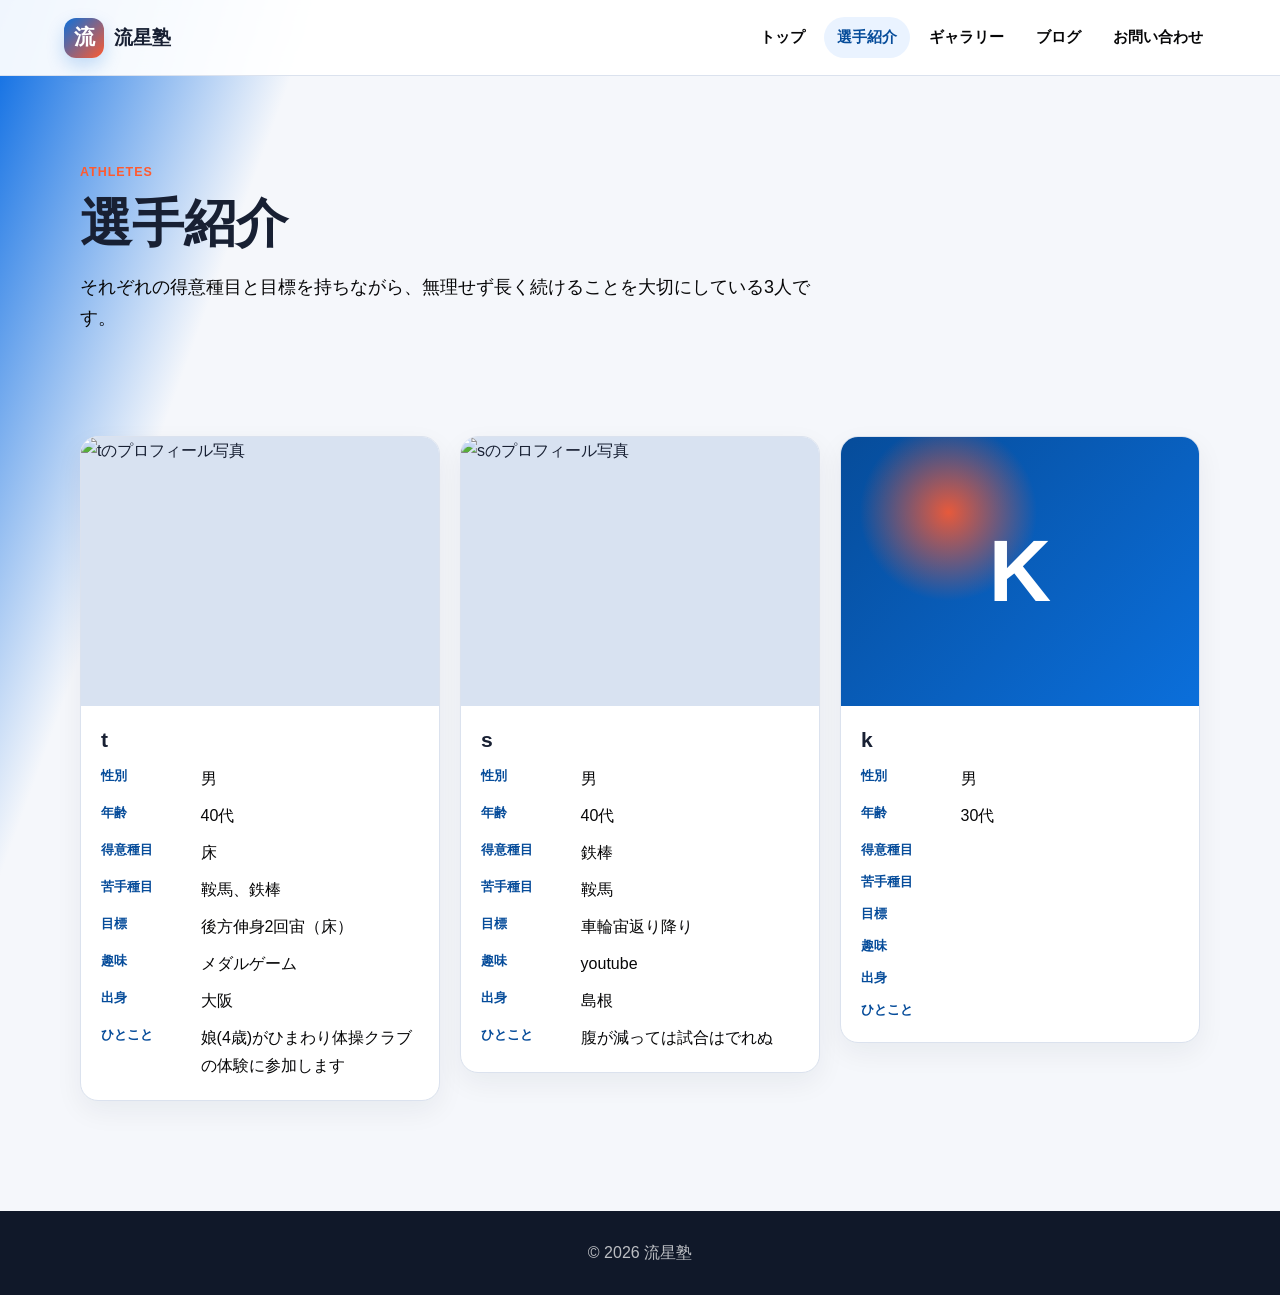
==== athletes.html @ 65023b19 "Add files via upload" ====
<!DOCTYPE html>
<html lang="ja">
<head>
  <meta charset="UTF-8">
  <meta name="viewport" content="width=device-width, initial-scale=1.0">
  <meta name="description" content="流星塾の選手紹介ページです。">
  <title>選手紹介 | 流星塾</title>
  <link rel="stylesheet" href="style.css">
</head>
<body>
  <header class="site-header">
    <a class="logo" href="index.html" aria-label="流星塾 ホーム"><span class="logo-mark">流</span><span class="logo-text">流星塾</span></a>
    <button class="nav-toggle" type="button" aria-label="メニューを開く" aria-expanded="false"><span></span><span></span><span></span></button>
    <nav class="site-nav" aria-label="メインナビゲーション">
      <a href="index.html">トップ</a>
      <a class="active" href="athletes.html">選手紹介</a>
      <a href="gallery.html">ギャラリー</a>
      <a href="blog.html">ブログ</a>
      <a href="contact.html">お問い合わせ</a>
    </nav>
  </header>

  <main>
    <section class="page-hero">
      <p class="eyebrow">Athletes</p>
      <h1>選手紹介</h1>
      <p>それぞれの得意種目と目標を持ちながら、無理せず長く続けることを大切にしている3人です。</p>
    </section>

    <section class="section">
      <div class="athlete-grid">
        <article class="profile-card">
          <img src="images/tg.jpeg" alt="tのプロフィール写真">
          <div class="profile-body">
            <h2>t</h2>
            <dl>
              <div><dt>性別</dt><dd>男</dd></div>
              <div><dt>年齢</dt><dd>40代</dd></div>
              <div><dt>得意種目</dt><dd>床</dd></div>
              <div><dt>苦手種目</dt><dd>鞍馬、鉄棒</dd></div>
              <div><dt>目標</dt><dd>後方伸身2回宙（床）</dd></div>
              <div><dt>趣味</dt><dd>メダルゲーム</dd></div>
              <div><dt>出身</dt><dd>大阪</dd></div>
              <div><dt>ひとこと</dt><dd>娘(4歳)がひまわり体操クラブの体験に参加します</dd></div>
            </dl>
          </div>
        </article>

        <article class="profile-card">
          <img src="images/rj3.png" alt="sのプロフィール写真">
          <div class="profile-body">
            <h2>s</h2>
            <dl>
              <div><dt>性別</dt><dd>男</dd></div>
              <div><dt>年齢</dt><dd>40代</dd></div>
              <div><dt>得意種目</dt><dd>鉄棒</dd></div>
              <div><dt>苦手種目</dt><dd>鞍馬</dd></div>
              <div><dt>目標</dt><dd>車輪宙返り降り</dd></div>
              <div><dt>趣味</dt><dd>youtube</dd></div>
              <div><dt>出身</dt><dd>島根</dd></div>
              <div><dt>ひとこと</dt><dd>腹が減っては試合はでれぬ</dd></div>
            </dl>
          </div>
        </article>

        <article class="profile-card">
          <div class="profile-placeholder" aria-label="画像なし">k</div>
          <div class="profile-body">
            <h2>k</h2>
            <dl>
              <div><dt>性別</dt><dd>男</dd></div>
              <div><dt>年齢</dt><dd>30代</dd></div>
              <div><dt>得意種目</dt><dd></dd></div>
              <div><dt>苦手種目</dt><dd></dd></div>
              <div><dt>目標</dt><dd></dd></div>
              <div><dt>趣味</dt><dd></dd></div>
              <div><dt>出身</dt><dd></dd></div>
              <div><dt>ひとこと</dt><dd></dd></div>
            </dl>
          </div>
        </article>
      </div>
    </section>
  </main>

  <footer class="site-footer"><p>&copy; 2026 流星塾</p></footer>
  <script src="script.js"></script>
</body>
</html>
---- style.css ----
:root {
  --bg: #f5f7fb;
  --surface: #ffffff;
  --ink: #182033;
  --muted: #070708;
  --line: #dbe2ee;
  --primary: #0b6fdb;
  --primary-dark: #064c9a;
  --accent: #ff5a2f;
  --soft: #eaf3ff;
  --header-height: 76px;
  --shadow: 0 18px 45px rgba(18, 32, 58, 0.12);
}

* {
  box-sizing: border-box;
}

html {
  scroll-behavior: smooth;
}

body {
  margin: 0;
  color: var(--ink);
  background:
    linear-gradient(110deg, hsl(213, 97%, 45%) 0, var(--bg) 300px),
    var(--bg);
  font-family: -apple-system, BlinkMacSystemFont, "Hiragino Sans", "Yu Gothic", "Yu Gothic Medium", "Meiryo", sans-serif;
  line-height: 1.75;
}

img {
  display: block;
  max-width: 100%;
}

a {
  color: inherit;
  text-decoration: none;
}

button {
  font: inherit;
}

.site-header {
  position: fixed;
  top: 0;
  left: 0;
  z-index: 100;
  width: 100%;
  height: var(--header-height);
  display: flex;
  align-items: center;
  justify-content: space-between;
  padding: 0 clamp(18px, 5vw, 64px);
  background: rgba(255, 255, 255, 0.94);
  border-bottom: 1px solid var(--line);
  backdrop-filter: blur(14px);
}

.logo {
  display: inline-flex;
  align-items: center;
  gap: 10px;
  font-size: 1.18rem;
  font-weight: 900;
}

.logo-mark {
  display: grid;
  place-items: center;
  width: 40px;
  height: 40px;
  color: #fff;
  background: linear-gradient(135deg, var(--primary), var(--accent));
  border-radius: 12px;
  font-size: 1.3rem;
  box-shadow: 0 8px 18px rgba(11, 111, 219, 0.22);
}

.site-nav {
  display: flex;
  align-items: center;
  gap: 6px;
}

.site-nav a {
  padding: 8px 13px;
  border-radius: 999px;
  color: var(--muted);
  font-size: 0.92rem;
  font-weight: 800;
}

.site-nav a:hover,
.site-nav a.active {
  color: var(--primary-dark);
  background: var(--soft);
}

.nav-toggle {
  display: none;
  width: 44px;
  height: 44px;
  padding: 10px;
  border: 1px solid var(--line);
  border-radius: 14px;
  background: var(--surface);
}

.nav-toggle span {
  display: block;
  height: 2px;
  margin: 5px 0;
  background: var(--ink);
}

main {
  padding-top: var(--header-height);
}

.top-hero,
.section,
.page-hero {
  width: min(1120px, calc(100% - 40px));
  margin: 0 auto;
}

.top-hero {
  min-height: calc(82vh - var(--header-height));
  display: flex;
  flex-direction: column;
  justify-content: center;
  padding: clamp(70px, 11vw, 132px) 0 clamp(46px, 8vw, 82px);
}

.top-hero::after {
  content: "";
  width: min(520px, 68vw);
  height: 8px;
  margin-top: clamp(34px, 6vw, 58px);
  background: linear-gradient(90deg, var(--primary), var(--accent));
  border-radius: 999px;
}

.eyebrow {
  margin: 0 0 10px;
  color: var(--accent);
  font-size: 0.78rem;
  font-weight: 900;
  letter-spacing: 0.08em;
  text-transform: uppercase;
}

h1,
h2,
h3,
p {
  overflow-wrap: anywhere;
}

.top-hero h1,
.page-hero h1 {
  max-width: 780px;
  margin: 0;
  font-size: clamp(2rem, 4.4vw, 3.25rem);
  line-height: 1.15;
  letter-spacing: 0;
}

.hero-lead,
.page-hero p:not(.eyebrow) {
  max-width: 760px;
  margin: 18px 0 0;
  color: var(--muted);
  font-size: clamp(1rem, 2vw, 1.12rem);
}

.hero-actions {
  display: flex;
  flex-wrap: wrap;
  gap: 12px;
  margin-top: 30px;
}

.button {
  display: inline-flex;
  align-items: center;
  justify-content: center;
  min-height: 46px;
  padding: 10px 18px;
  border: 1px solid transparent;
  border-radius: 999px;
  font-weight: 500;
}

.button.primary {
  color: #fff;
  background: var(--accent);
}

.button.secondary {
  color: var(--primary-dark);
  background: #fff;
  border-color: var(--line);
}

.section {
  padding: clamp(48px, 7vw, 82px) 0;
}

.page-hero {
  padding: clamp(54px, 8vw, 86px) 0 20px;
}

.section-heading {
  max-width: 680px;
  margin-bottom: 24px;
}

.section-heading.compact {
  margin-bottom: 18px;
}

h2 {
  margin: 0 0 12px;
  font-size: clamp(1.45rem, 2.6vw, 2rem);
  line-height: 1.3;
}

h3 {
  margin: 0 0 8px;
  font-size: 1.08rem;
  line-height: 1.35;
}

.intro-band {
  display: grid;
  grid-template-columns: 0.75fr 1.25fr;
  gap: clamp(22px, 5vw, 56px);
  align-items: start;
  padding: clamp(32px, 5vw, 52px);
  background: var(--surface);
  border: 1px solid var(--line);
  border-radius: 24px;
  box-shadow: 0 12px 32px rgba(18, 32, 58, 0.06);
}

.about-text p {
  margin: 0;
}

.about-text p + p {
  margin-top: 14px;
}

.record-list {
  display: grid;
  grid-template-columns: repeat(3, 1fr);
  gap: 18px;
}

.record-list article,
.profile-card,
.gallery-grid figure,
.blog-card,
.contact-box,
.info-list article {
  background: var(--surface);
  border: 1px solid var(--line);
  border-radius: 18px;
  box-shadow: 0 10px 28px rgba(18, 32, 58, 0.06);
}

.record-list article {
  padding: 24px;
}

.record-list span {
  display: inline-flex;
  margin-bottom: 12px;
  color: var(--primary);
  font-size: 0.82rem;
  font-weight: 900;
}

.record-list p,
.profile-card p,
.blog-card p,
.contact-box p,
.info-list p {
  margin: 0;
  color: var(--muted);
}

.athlete-grid {
  display: grid;
  grid-template-columns: repeat(3, 1fr);
  gap: 20px;
  align-items: start;
}

.profile-card {
  overflow: hidden;
}

.profile-card img,
.profile-placeholder {
  width: 100%;
  aspect-ratio: 4 / 3;
  object-fit: cover;
  background: #d8e2f1;
}

.profile-placeholder {
  display: grid;
  place-items: center;
  color: #fff;
  background:
    radial-gradient(circle at 30% 28%, rgba(255, 90, 47, 0.9), transparent 28%),
    linear-gradient(135deg, var(--primary-dark), var(--primary));
  font-size: clamp(3rem, 10vw, 5.4rem);
  font-weight: 900;
  text-transform: uppercase;
}

.profile-body {
  padding: 20px;
}

.profile-body h2 {
  margin-bottom: 12px;
  font-size: 1.32rem;
}

dl {
  display: grid;
  gap: 9px;
  margin: 0;
}

dl div {
  display: grid;
  grid-template-columns: 5.6em 1fr;
  gap: 10px;
}

dt {
  color: var(--primary-dark);
  font-size: 0.82rem;
  font-weight: 900;
}

dd {
  margin: 0;
  color: var(--muted);
}

.gallery-grid {
  display: grid;
  grid-template-columns: repeat(3, 1fr);
  gap: 18px;
}

.gallery-grid figure {
  margin: 0;
  overflow: hidden;
}

.gallery-button {
  display: block;
  width: 100%;
  padding: 0;
  border: 0;
  background: transparent;
  cursor: zoom-in;
}

.gallery-grid img {
  width: 100%;
  aspect-ratio: 1 / 1;
  object-fit: cover;
  transition: transform 0.24s ease;
}

.gallery-button:hover img {
  transform: scale(1.04);
}

.gallery-grid figcaption {
  padding: 12px 15px;
  font-size: 0.9rem;
  font-weight: 900;
}

.modal {
  position: fixed;
  inset: 0;
  z-index: 200;
  display: none;
  place-items: center;
  padding: 24px;
  background: rgba(10, 20, 38, 0.84);
}

.modal.open {
  display: grid;
}

.modal img {
  max-width: min(980px, 92vw);
  max-height: 84vh;
  border-radius: 18px;
  box-shadow: var(--shadow);
}

.modal-close {
  position: absolute;
  top: 18px;
  right: 18px;
  width: 44px;
  height: 44px;
  border: 1px solid rgba(255, 255, 255, 0.34);
  border-radius: 999px;
  color: #fff;
  background: rgba(255, 255, 255, 0.14);
  cursor: pointer;
  font-size: 1.6rem;
  line-height: 1;
}

.blog-list {
  display: grid;
  gap: 20px;
}

.blog-card {
  display: grid;
  grid-template-columns: 170px 1fr;
  overflow: hidden;
}

.blog-date {
  display: grid;
  place-items: center;
  min-height: 190px;
  color: #fff;
  background: linear-gradient(135deg, var(--primary-dark), var(--primary));
  font-size: 1.25rem;
  font-weight: 900;
}

.blog-body {
  padding: clamp(22px, 4vw, 34px);
}

.blog-body h2 {
  font-size: clamp(1.25rem, 2.3vw, 1.7rem);
}

.blog-body p + p {
  margin-top: 12px;
}

.contact-layout {
  display: grid;
  grid-template-columns: 1.05fr 0.95fr;
  gap: 20px;
  align-items: start;
}

.contact-box,
.info-list article {
  padding: 24px;
}

.info-list {
  display: grid;
  gap: 16px;
}

.site-footer {
  margin-top: 28px;
  padding: 28px 20px;
  color: rgba(255, 255, 255, 0.72);
  text-align: center;
  background: #101829;
}

.site-footer p {
  margin: 0;
}

@media (max-width: 900px) {
  :root {
    --header-height: 68px;
  }

  .site-header {
    height: var(--header-height);
  }

  .nav-toggle {
    display: block;
  }

  .site-nav {
    position: fixed;
    top: var(--header-height);
    left: 0;
    width: 100%;
    display: none;
    flex-direction: column;
    align-items: stretch;
    gap: 0;
    padding: 12px 20px 20px;
    background: rgba(255, 255, 255, 0.98);
    border-bottom: 1px solid var(--line);
  }

  .site-nav.open {
    display: flex;
  }

  .site-nav a {
    padding: 13px 12px;
  }

  .intro-band,
  .record-list,
  .athlete-grid,
  .contact-layout {
    grid-template-columns: 1fr;
  }

  .gallery-grid {
    grid-template-columns: repeat(2, 1fr);
  }

  .blog-card {
    grid-template-columns: 1fr;
  }

  .blog-date {
    min-height: auto;
    justify-content: start;
    padding: 16px 22px;
  }
}

@media (max-width: 560px) {
  .top-hero,
  .section,
  .page-hero {
    width: min(100% - 28px, 1120px);
  }

  .logo-text {
    font-size: 1.04rem;
  }

  .top-hero {
    min-height: auto;
  }

  .hero-actions,
  .button {
    width: 100%;
  }

  .intro-band,
  .record-list article,
  .profile-body,
  .contact-box,
  .info-list article {
    padding: 20px;
  }

  .gallery-grid {
    grid-template-columns: 1fr;
  }

  dl div {
    grid-template-columns: 1fr;
    gap: 2px;
  }
}
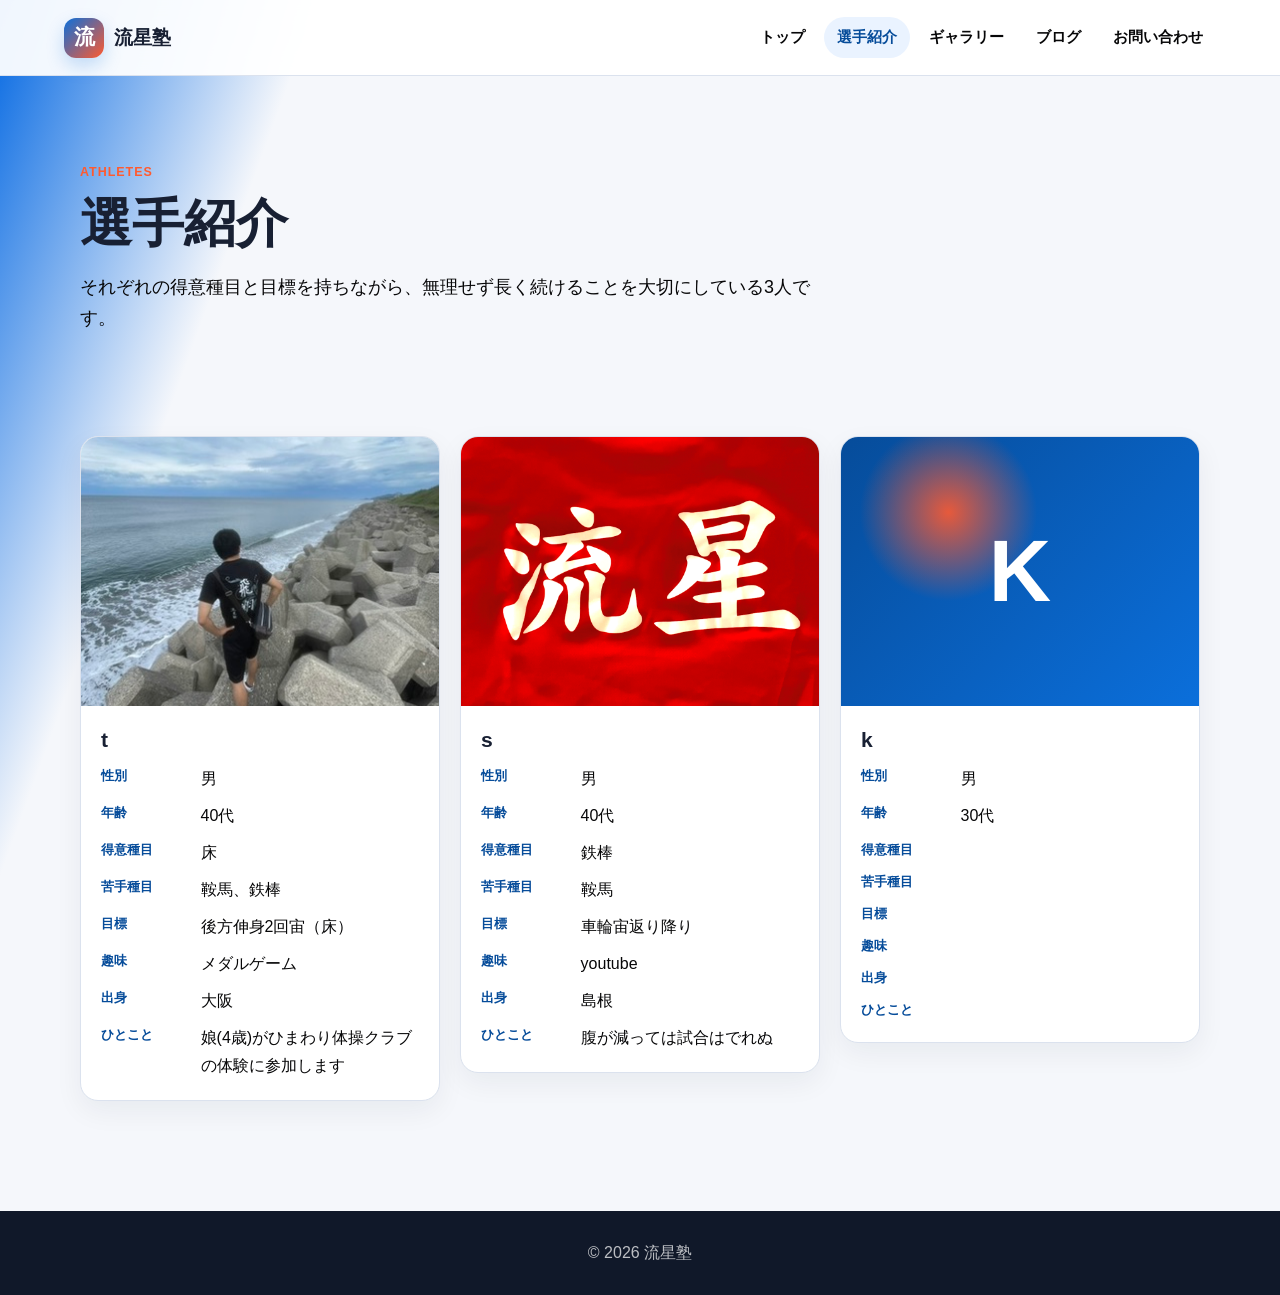
==== commit 479dc96e: "Add files via upload" ====
--- a/athletes.html
+++ b/athletes.html
@@ -30,7 +30,7 @@
     <section class="section">
       <div class="athlete-grid">
         <article class="profile-card">
-          <img src="images/tg.jpeg" alt="tのプロフィール写真">
+          <img src="images/AI_prompt/tg.jpeg" alt="tのプロフィール写真">
           <div class="profile-body">
             <h2>t</h2>
             <dl>
